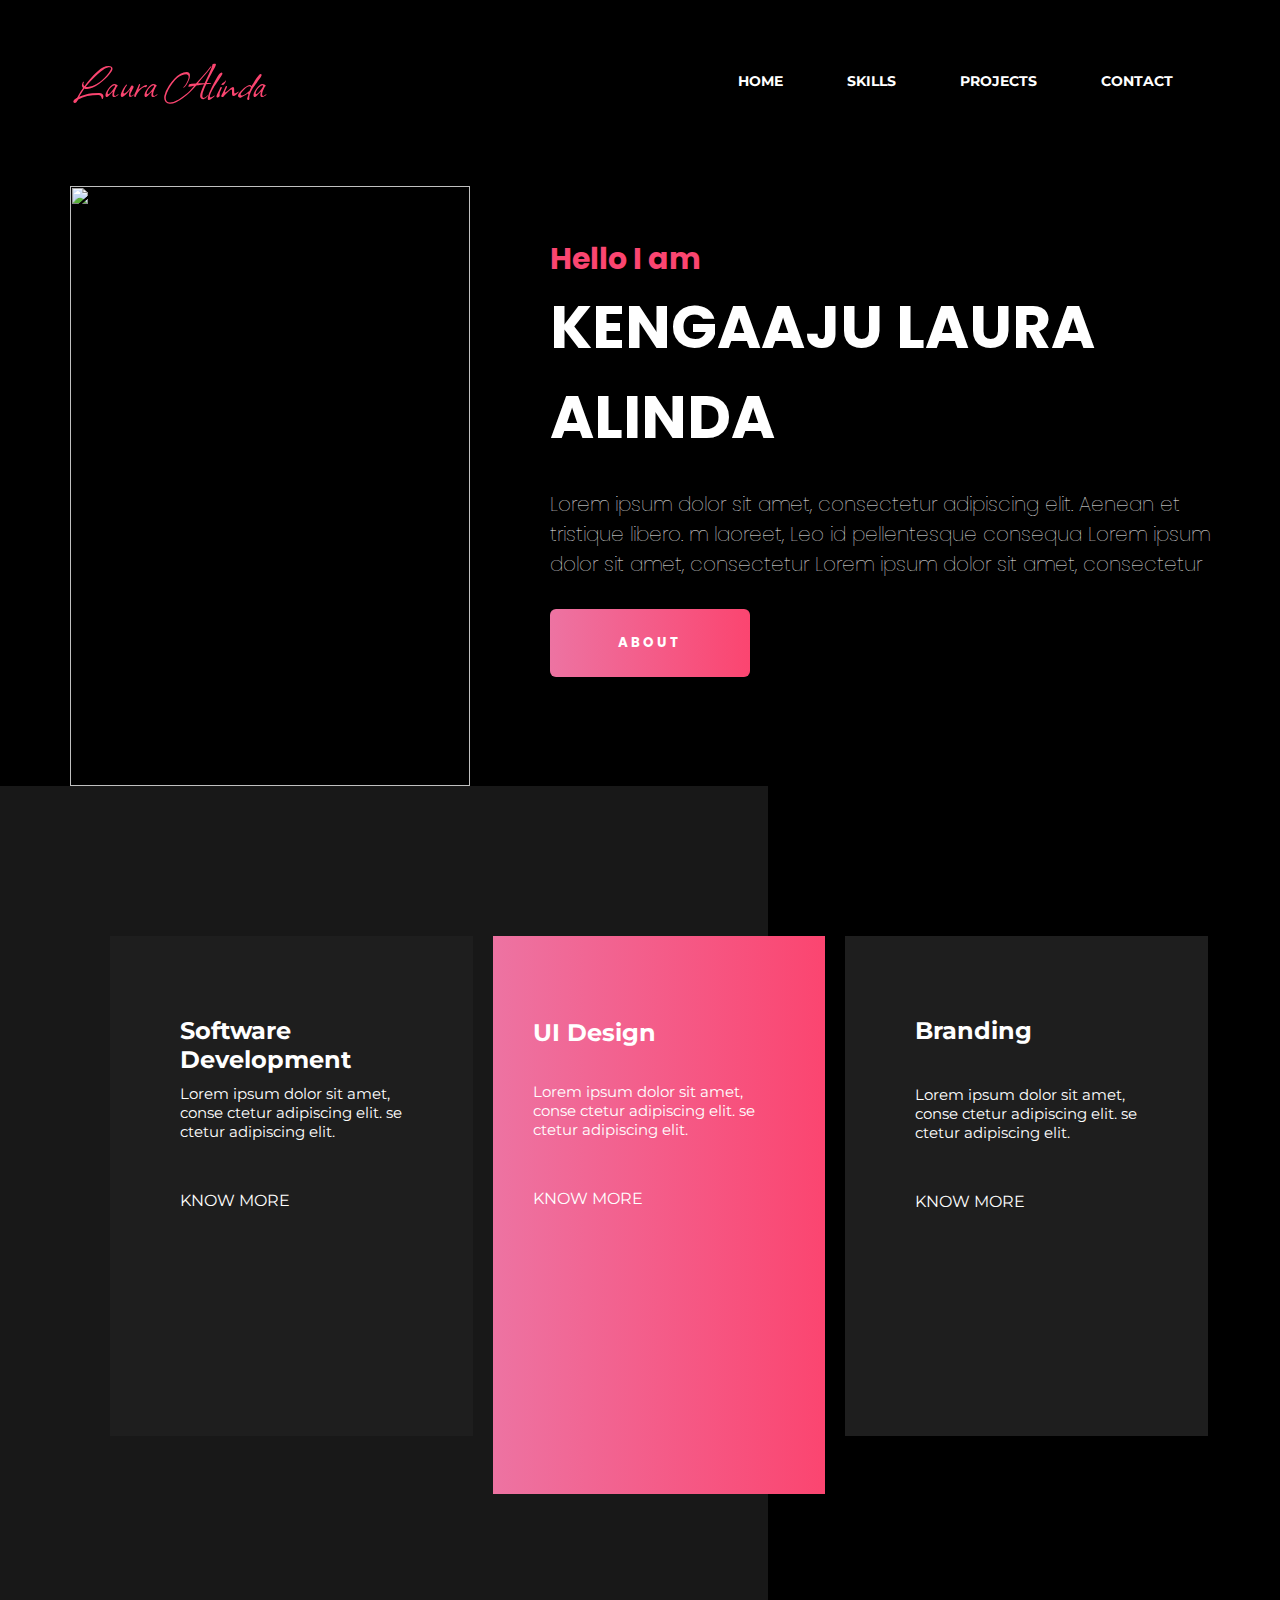
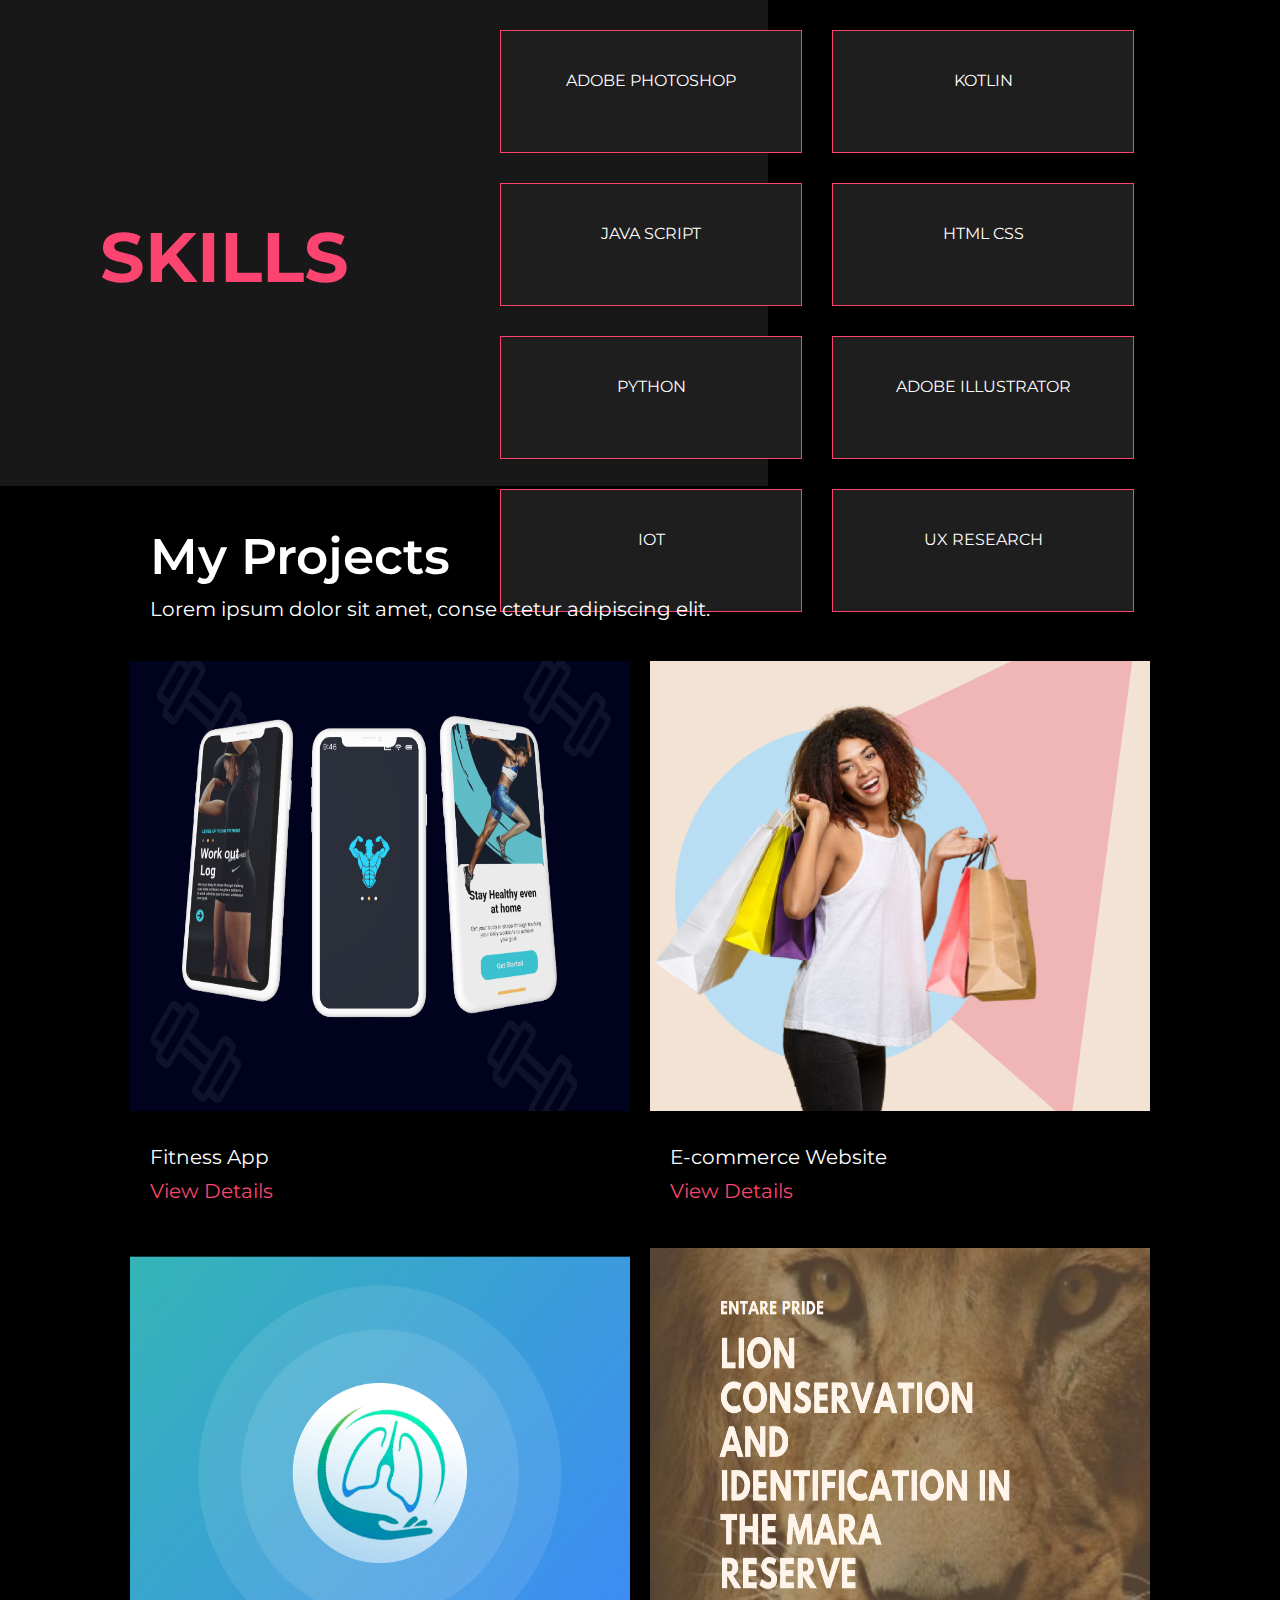
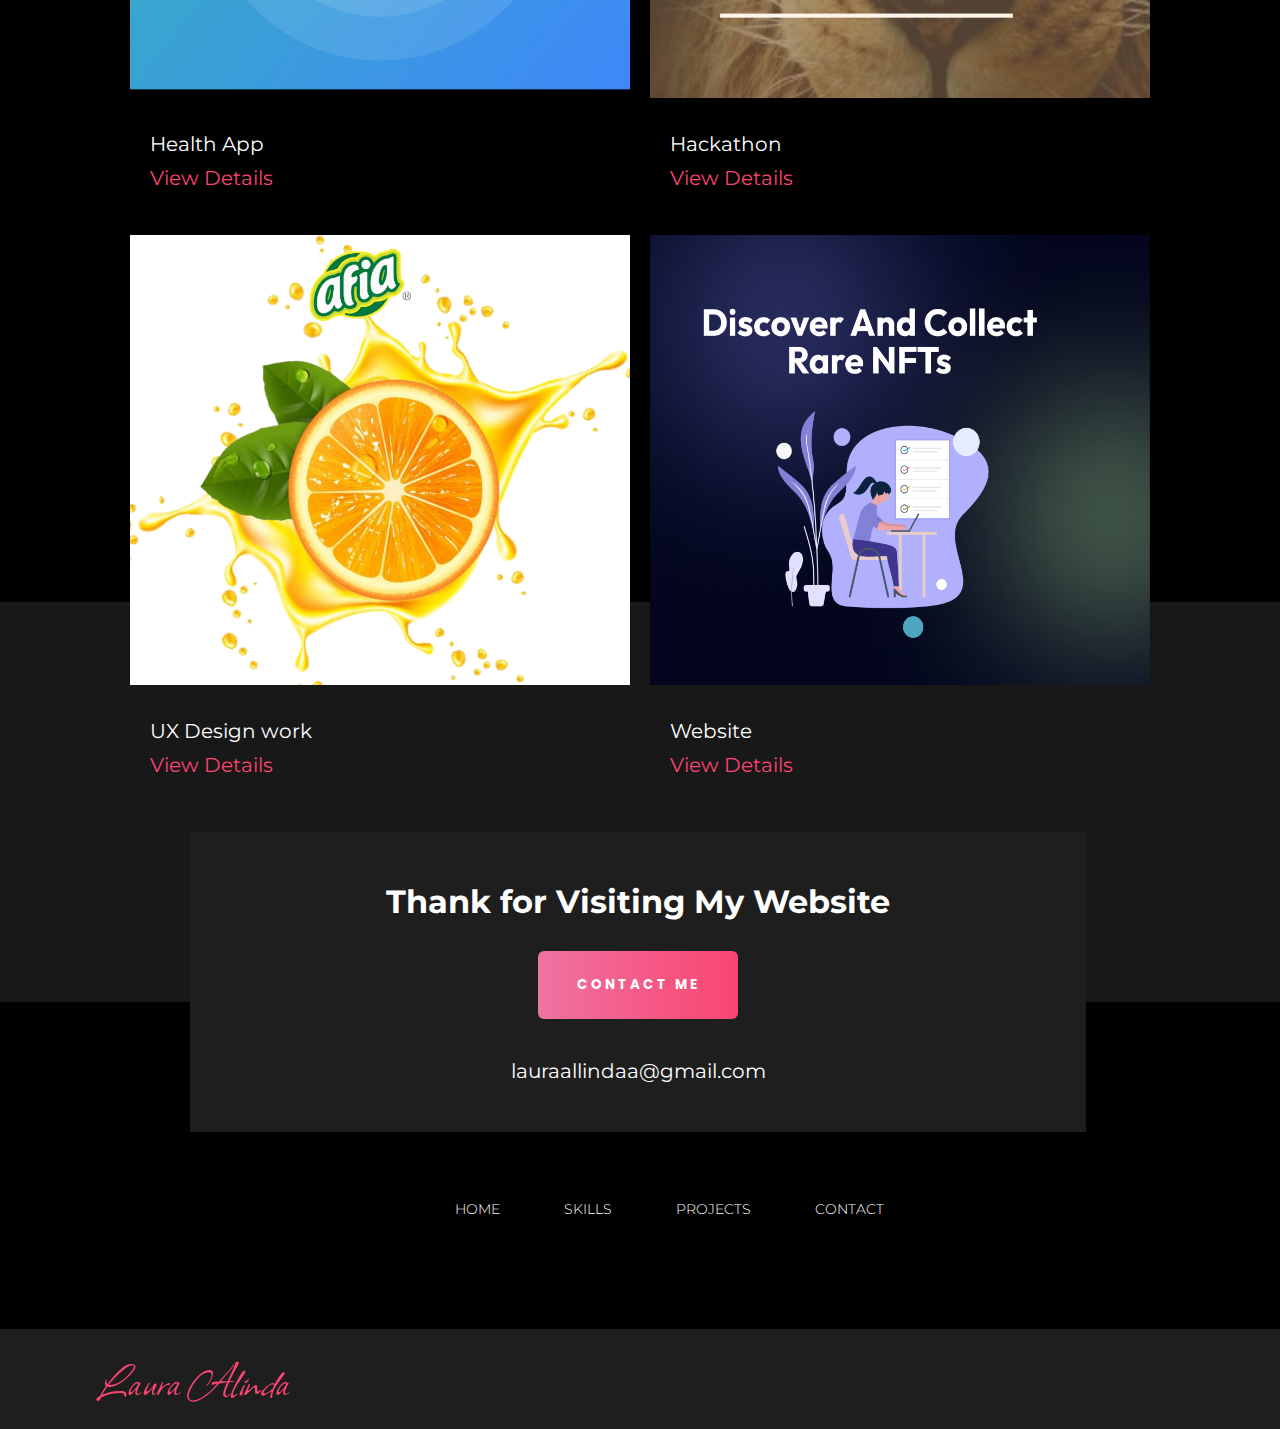
==== index.html @ 22b98713 "portfolio" ====
<!DOCTYPE html>
<html lang="en">

<head>
    <meta charset="UTF-8">
    <meta http-equiv="X-UA-Compatible" content="IE=edge">
    <meta name="viewport" content="width=device-width, initial-scale=1.0">
    <link rel="stylesheet" href="style.css">
    <script src="https://kit.fontawesome.com/7cf0963032.js" crossorigin="anonymous"></script>

    <title>Document</title>
</head>

<body>
    <section class="header">
        <nav>
            <p>Laura Alinda</p>
            <div class="nav-links" id="navLinks">
                <i class="fa fa-times" onclick="hideMenu()"></i>
                <ul>
                    <li><a href="#hero">HOME</a></li>
                    <li><a href="#skills">SKILLS</a></li>
                    <li><a href="#projects">PROJECTS</a></li>
                    <li><a href="#contact">CONTACT</a></li>
                </ul>
            </div>
            <i class="fa fa-bars" onclick="showMenu()"></i>
        </nav>
    </section>

    <div id="hero" class="hero">
        <div class="image1">
            <img src="images/headshot-41.jpg" width=30px height="30px">
        </div>
        <div class="hero-text">
            <h3>Hello I am</h3>
            <h1>KENGAAJU LAURA ALINDA</h1>
            <h2>Software Developer|UI UX Designer</h2>
            <p>Lorem ipsum dolor sit amet, consectetur
                adipiscing elit. Aenean et tristique libero. m laoreet,
                Leo id pellentesque consequa Lorem ipsum dolor sit amet,
                consectetur Lorem ipsum dolor sit amet, consectetur </p>
            <button class="btn"><a href="resume">ABOUT</a></button>
            <div class="social">
                <a href="https://twitter.com/LauraAlinda6"><i class="fa fa-twitter fa-2x"></i></a>
                <a href="https://www.linkedin.com/in/kengaaju-laura-alinda-12b139231/"><i class="fa fa-linkedin fa-2x"></i></a>
                <a href="https://github.com/Lauraalinda"><i class="fa fa-github fa-2x "></i></a>
                <a href="https://www.behance.net/lauraalinda"><i class="fa fa-behance fa-2x"></i></a>
            </div>
        </div>
    </div>

    <div id="skills" class="skills">
        <div class="skills2">

            <div class="containers">
                <div class="content">
                    <i class="fa fa-desktop fa-2x"></i>
                    <h2>Software Development</h2>
                    <p>Lorem ipsum dolor sit amet, conse ctetur adipiscing elit.
                        se ctetur adipiscing elit.</p>
                    <div class="knowmore">
                        <a href="">KNOW MORE</a>

                    </div>
                </div>

                <div class="content2">
                    <div class="text">
                        <i class="fa fa-pencil-square-o fa-2x"></i>
                        <h2>UI Design</h2>
                        <p id="word">Lorem ipsum dolor sit amet, conse ctetur adipiscing elit.
                            se ctetur adipiscing elit.</p>
                        <div class="knowmore">
                            <a href="">KNOW MORE</a>

                        </div>
                    </div>
                </div>

                <div class="content">
                    <i class="fa fa-certificate fa-2x"></i>
                    <h2>Branding</h2>
                    <p id="words">Lorem ipsum dolor sit amet, conse ctetur adipiscing elit.
                        se ctetur adipiscing elit.</p>
                    <div class="knowmore">
                        <a href="">KNOW MORE</a>

                    </div>
                </div>
            </div>
            <h1>SKILLS</h1>
        </div>

        <div class="details">
            <div class="lang">
                <div class="languages">
                    <div class="texts">
                        <p>ADOBE PHOTOSHOP</p>
                    </div>
                    <div class="texts">
                        <p>KOTLIN</p>
                    </div>
                </div>
                <div class="languages">
                    <div class="texts">
                        <p>JAVA SCRIPT</p>
                    </div>
                    <div class="texts">
                        <p>HTML CSS</p>
                    </div>
                </div>
                <div class="languages">
                    <div class="texts">
                        <p>PYTHON</p>
                    </div>
                    <div class="texts">
                        <p>ADOBE ILLUSTRATOR</p>
                    </div>
                </div>
                <div class="languages">
                    <div class="texts">
                        <p>IOT</p>
                    </div>
                    <div class="texts">
                        <p>UX RESEARCH</p>
                    </div>
                </div>
            </div>
        </div>

    </div>

    <!-- ......projects..... -->
    <div id="projects" class="projects">
        <h1>My Projects</h1>
        <p>Lorem ipsum dolor sit amet, conse ctetur adipiscing elit.</p>
        <div class="details2">
            <div class="images2">
                <div class="img1">
                    <img src="images/Group 1.png">
                    <p>Fitness App</p>
                    <a href="https://www.behance.net/gallery/146535473/Fitness-App">
                        <p><span>View Details</span>
                    </a></p>
                </div>
                <div class="img2">
                    <img src="images/Frame 2 (7).png">
                    <p>E-commerce Website</p>
                    <a href="">
                        <p><span>View Details</span>
                    </a></p>
                </div>
            </div>

            <div class="images2">
                <div class="img3">
                    <img src="images/Group 6.png">
                    <p>Health App</p>
                    <a href="https://www.behance.net/lauraalinda">
                        <p><span>View Details</span>
                    </a></p>
                </div>
                <div class="img4">
                    <img src="images/Screenshot from 2022-08-05 11-57-01.png">
                    <p>Hackathon</p>
                    <a href="https://www.behance.net/lauraalinda">
                        <p><span>View Details</span>
                    </a></p>
                </div>
            </div>

            <div class="images2">
                <div class="img5">
                    <img src="images/Frame 1 (11).png">
                    <p>UX Design work</p>
                    <a href="https://www.behance.net/lauraalinda">
                        <p><span>View Details</span>
                    </a></p>
                </div>
                <div class="img6">
                    <img src="images/Frame 1 (13).png">
                    <p>Website</p>
                    <a href="https://www.behance.net/lauraalinda">
                        <p><span>View Details</span>
                    </a></p>
                </div>
            </div>
        </div>
    </div>


    <div id="contact" class="section4">
        <div class="details3">
        </div>
        <div class="details4">
            <h1>Thank for Visiting My Website</h1>
            <button class="btn"><a href="">CONTACT ME</a></button>
            <p>lauraallindaa@gmail.com</p>
        </div>
        <div class="nav-bar" id="navbar">
        <nav>
        <ul>
            <li><a href="#hero">HOME</a></li>
            <li><a href="#skills">SKILLS</a></li>
            <li><a href="#projects">PROJECTS</a></li>
            <li><a href="#contacts">CONTACT</a></li>
        </ul>
        </nav>
        </div>
        <div class="details5">
            <p>Laura Alinda</p> 
            <div class="social2">
            <a href="https://twitter.com/LauraAlinda6"><i class="fa fa-twitter fa-2x"></i></a>
            <a href="https://www.linkedin.com/in/kengaaju-laura-alinda-12b139231/"><i class="fa fa-linkedin fa-2x"></i></a>
            <a href="https://github.com/Lauraalinda"><i class="fa fa-github fa-2x "></i></a>
            <a href="https://www.behance.net/lauraalinda"><i class="fa fa-behance fa-2x"></i></a>
            </div>
        </div>
    </div>
    
    
    <!----------Javascript for toggle Menu------->
    <script>
        var navLinks = document.getElementById("navLinks");
        function showMenu() {
            navLinks.style.right = "0";
        }
        function hideMenu() {
            navLinks.style.right = "-200px";
        }
    </script>

</body>

</html>
---- style.css ----
@import url('https://fonts.googleapis.com/css2?family=Allison&family=Montserrat&family=Montserrat:wght@900&family=Poppins:wght@300&display=swap');
*{
    margin: 0;
    padding: 0;
    cursor:pointer;
}
nav{
   display: flex;
   padding: 4% 6%;
   justify-content:space-between;
   align-items: center;
  
}
body{
   background-color: black;
}
nav p{
 color:#FB4570;
 font-family: 'Allison';
 font-size: 50px;
}
.nav-links{
    flex: 1;
    text-align: right;
}
.nav-links ul li {
   list-style: none;
   display:inline-block;
   position: relative;
   padding: 8px 30px ;
   font-family: 'Montserrat', sans-serif;
   font-weight: bold;
}
.nav-links ul li a{
   color:#ffff;
   text-decoration: none;
   font-size: 14px;
}
.nav-links ul li a::after{
   content:'';
   width:0%;
   background:#FB4570;
   height:2px;
   display:block;
   margin: auto;
   margin-top: 3px;
   transition:0.5s;
}
.nav-links ul li a:hover::after{
   width:100%;
}
nav .fa{
   display: none;
}
.hero {
   display:flex;
}
.image1 img{
   width:400px; 
   height:600px;
   margin: 20px 30px 30px 70px;
}
.hero-text{
   padding: 70px 50px 0px 50px;
}
.hero-text h3{
   color: #FB4570;
   font-size: 30px;
   font-family: 'Poppins', sans-serif;
}
.hero-text h1{
   color: #fff;
   font-size: 60px;
   font-family: 'Poppins', sans-serif;
   font-weight: bolder;
}
.hero-text p{
   font-family: 'Poppins', sans-serif;
   font-weight: lighter;
   font-size: 20px;
   color:#fff;
}
.btn{
  margin-top: 30px;
  text-align: center;
  border: none;
  padding:24px;
  width: 200px;
  font-family:'Poppins', sans-serif ;
  text-transform: uppercase;
  border-radius: 6px;
  cursor:pointer;
  background-image: linear-gradient(to left, #FB4570,#ED73A2);
}
.btn a{
   text-decoration: none;
   color:#fff;
   font-weight: bolder;
   letter-spacing: 3px;
}
.btn a:hover{
   color:#000;
}
.social i{
  color: #fff;
  padding: 30px 40px 0px 0px;
}

/* ....section2... */
.skills{
width: 768px;
height: 1300px;
top: 789px;
background: #181818;
}
.skills h1 {
   font-family: 'Montserrat', sans-serif;
   color:#FB4570;
   padding:300px 0px 0px 100px;
   font-weight: bolder;
   font-size:70px;
}
.containers{
   display:flex;
   margin: -30px -450px 0px 100px;
}
.content{
   margin:150px 10px 20px 10px;
   border:1px solid #1E1E1E;
   background:#1E1E1E;
   border-width: 70px;
   height:40vh;
   text-align: left;
   color:#fff;
}
.content h2 {
   font-family: 'Montserrat', sans-serif;
   font-weight: bold;
   padding: 10px 10px 10px 0px;
}
.content p{
   font-size: 15px;
   font-family: 'Montserrat', sans-serif;
}
.content2{
   margin:150px 10px 20px 10px;
   background-image: linear-gradient(to left, #FB4570,#ED73A2);
   width: 890px;
   height:62vh;
   text-align: left;
   color:#fff;
}
.text {
   padding: 72px 40px 20px 40px;
}
.content2 h2 {
   font-family: 'Montserrat', sans-serif;
   font-weight: bold;
   padding: 10px 10px 35px 0px;
}
.content2 p{
   font-family: 'Montserrat', sans-serif;
   font-size: 15px;
}
#words{
   padding-top: 30px;
}
.knowmore{
 display: flex;
}
.knowmore a{
   color:#ffff;
   font-family: 'Montserrat', sans-serif;
   text-decoration: none;
   padding-top: 50px;
}
.knowmore a::after{
   content:'';
   width:0%;
   background:#FB4570;
   height:2px;
   display:block;
   margin: auto;
   margin-top: 3px;
   transition:0.5s;
}
.knowmore a:hover::after{
   width:100%;
}
.knowmore a .fa{
   display: none;
}
/* ....languages.... */
.details{
   display:flex;
}
.lang{
   margin-top: -300px;
   margin-left: 400px;
}
.languages{
   display: flex;
   color:#fff;
   font-family: 'Montserrat', sans-serif ;
}
.texts{
   margin:30px -70px 0px 100px;
   text-align: center;
   padding-top: 40px;
   border: 1px solid #FB4570;
   background:#1E1E1E;
   width:300px;
   height:9vh;
   overflow: hidden;
   transition:0.5s;
}
.texts:hover{
   background: #FB4570;
   color:#FB4570;
   box-shadow: 0 0 50px #FB4570;
   color:#ffff;
   font-weight: 600;
   font-family: 'Montserrat', sans-serif ;
}

/* .....projects.... */
.projects{
   margin:20px 0px 20px 130px;
   cursor:pointer;
}
.projects h1{
   color:#fff;
   font-size: 50px;
   font-family: 'Montserrat', sans-serif ;
   font-weight: 600;
   margin:40px 20px 0px 20px;
}
.projects p{
   color:#fff;
   font-size: 20px;
   font-family: 'Montserrat', sans-serif ;
   margin-left: 20px;
   margin:10px 20px 0px 20px;
}
.projects span{
   color:#FB4570;
}
.projects p a{
   text-decoration: none;
}
.projects span::after{
   content:'';
   width:0%;
   background:#fff;
   height:2px;
   display:block;
   margin: left;
   margin-top: 3px;
   transition:0.5s;
}
.projects span:hover::after{
   width:30%;
}
.images2{
   display:flex;
   margin-top: 30px;
}
.images2 img{
   padding:10px 20px 20px 0px;
   width:500px;
   height:450px;
}
.images2 p{
   font-size:20px;
}

/* ....contact... */
.details3{
   width: 100%;
   height: 400px;
   background: #181818; 
   margin-top:-200px;
}
.details4{
   width: 70%;
   height: 300px;
   background: #1E1E1E; 
   margin:-170px 0px 200px 190px;
   justify-content: center;
   text-align: center;
}
.details4 h1{
   color: #fff;
   font-family: 'Montserrat', sans-serif ;
   font-weight: 700;
   padding-top: 50px
}
.details4 p{
   color: #fff;
   font-family: 'Montserrat', sans-serif ;
   padding-top: 40px;
   font-size: 20px;
}
.nav-bar{
   flex: 1;
   text-align: right;
   margin-left: 370px;
   margin-top: -170px;
}
.nav-bar ul li{
   list-style: none;
   display:inline-block;
   position: relative;
   padding: 0px 30px ;
   font-family: 'Montserrat', sans-serif;
   font-weight: 300;
} 
.nav-bar ul li a{
   color:#ffff;
   text-decoration: none;
   font-size: 14px;
}
.nav-bar ul li a::after{
   content:'';
   width:0%;
   background:#FB4570;
   height:2px;
   display:block;
   margin: auto;
   margin-top: 3px;
   transition:0.5s;
}
.nav-bar ul li a:hover::after{
   width:100%;
}
.details5{
   display: flex;
   width:100%;
   height:100px;
   background: #1E1E1E; 
   margin:70px 0px 0px 0px;
}
.details5 p{
   padding-left: 100px;
   padding-top: 20px;
   color:#FB4570;
   font-family: 'Allison';
   font-size: 50px;
}
.social2{
   margin-left: 200px;
}
.social2 i{
   color:#535557;
   padding: 0px 60px 0px 0px;
   margin-top:40px;
   
}
@media(max-width:700px){

   .details3{
      width: 100%;
      height: 200px;
      margin-top:-150px;
   }
   .details4{
      width: 70%;
      height: 150px;
      margin:-30px 0px 0px 50px;
   }
   .details4 h1{
     padding-top: 25px;
     font-size:10px;
     font-weight: 900;
   }
   .details4 p{
      padding-top: 10px;
      font-size: 10px;
   }
   .details5{
      display:inline-block;
      width:100%;
      height:50px;
      margin:80px 0px 0px 0px;
    }
    .details5 p{
      padding-left: 120px;
      padding-top: 5px;
      font-size: 25px;
    }
    .social2{
      margin-left: 50px;
      margin-top: -10px;
     
    }
    .social2 i{
       display: inline-flex;
       padding: 0px 30px 10px 0px;
       list-style: none;
    }
   .projects{
      margin:400px 0px 0px 30px;
      text-align: center;
   }
   .projects h1{
      font-size: 20px; 
      margin-left: 20px;
   }
   .projects p{
      font-size: 10px;
   }
   .details2{
      margin-top: 20px;
   }
   .images2 p{
      font-size:10px;
   }
   .images2{
      display:flex;
      margin-top: -1px;
   }
   .images2 img{
      padding:5px 10px 0px 0px;
      width:150px;
      height:150px;
   }
   .skills{
      width: 200px;
      height: 810px;
      margin-top: 30px;  
   }
   .skills h1 {
      padding:0px 0px 0px 120px;
      font-size:40px;
   }
   .containers{
      display:inline-block;
      margin-top: 20px;
   }
   .content{
      margin:10px 0px 20px -35px;
      border:1px solid #1E1E1E;
      background:#1E1E1E;
      border-width: 45px;
      width:160px;
      height:25vh;
      text-align: center;
   }
   .content h2 {
      font-size: 20px;
      font-weight: 300;
   }
   .content p{
      font-size:10px;
   }
   .knowmore a{
      padding: 10px 20px 0px 45px;
      font-size: 10px;
   }
   .content2{
      margin:10px 0px 20px -35px;
      width: 250px;
      height:35vh;
      text-align: center;
   }
   .content2 h2 {
      font-size: 20px;
      font-weight:lighter;
      padding-bottom: 10px;
   }
   .content2 p{
      font-size:10px;
   }
   .text{
      padding: 50px 40px 0px 40px;
   }
   #words{
      padding-top:0px;
   }
   /* ...languages... */
   .details{
      display:inline-block;
   }
   .lang{
      margin-top: -10px;
      margin-left: -30px;
   }
   .languages{
      font-size:10px ;
   }
   .texts{
      margin:30px -70px 0px 80px;
      padding: 20px 5px 20px 5px;
      width:120px;
      height:1vh;
   }
   .hero {
      display:inline-block;
   }
    .image1 img{
     width:250px; 
     height:350px;
     margin: 20px 30px 10px 50px;
    }
    .hero-text{
     padding: 17px 12px 0px 12px; 
     text-align: center;
   }
   .hero-text h3{
       font-size: 20px;
    }
   .hero-text h1{

      font-size: 30px;
    }
    .hero-text p{
      font-size: 10px;
      margin-top: -35px;
    }
    .btn{
      padding:10px;
      width: 150px;
      font-size: 10px;
      margin-top: 20px;
    }
    .social{
       margin-left: 20px;
    }
    .social i{
      padding: 15px 20px 0px 0px;
    }

    .nav-links ul li {
       display: block;
      }
    .nav-links {
       position: absolute;
       background-color: #FB4570;
       height:108vh;
       width:200px;
       top:0;
       right:-250px;
       text-align: left;
       z-index: 2;
       transition:1s;
      }
    nav .fa {
       display:block;
       color:#fff;
       margin:10px;
       font-size:22px;
       cursor: pointer;
    }
    .nav-links ul{
       padding: 30px;
    }

}
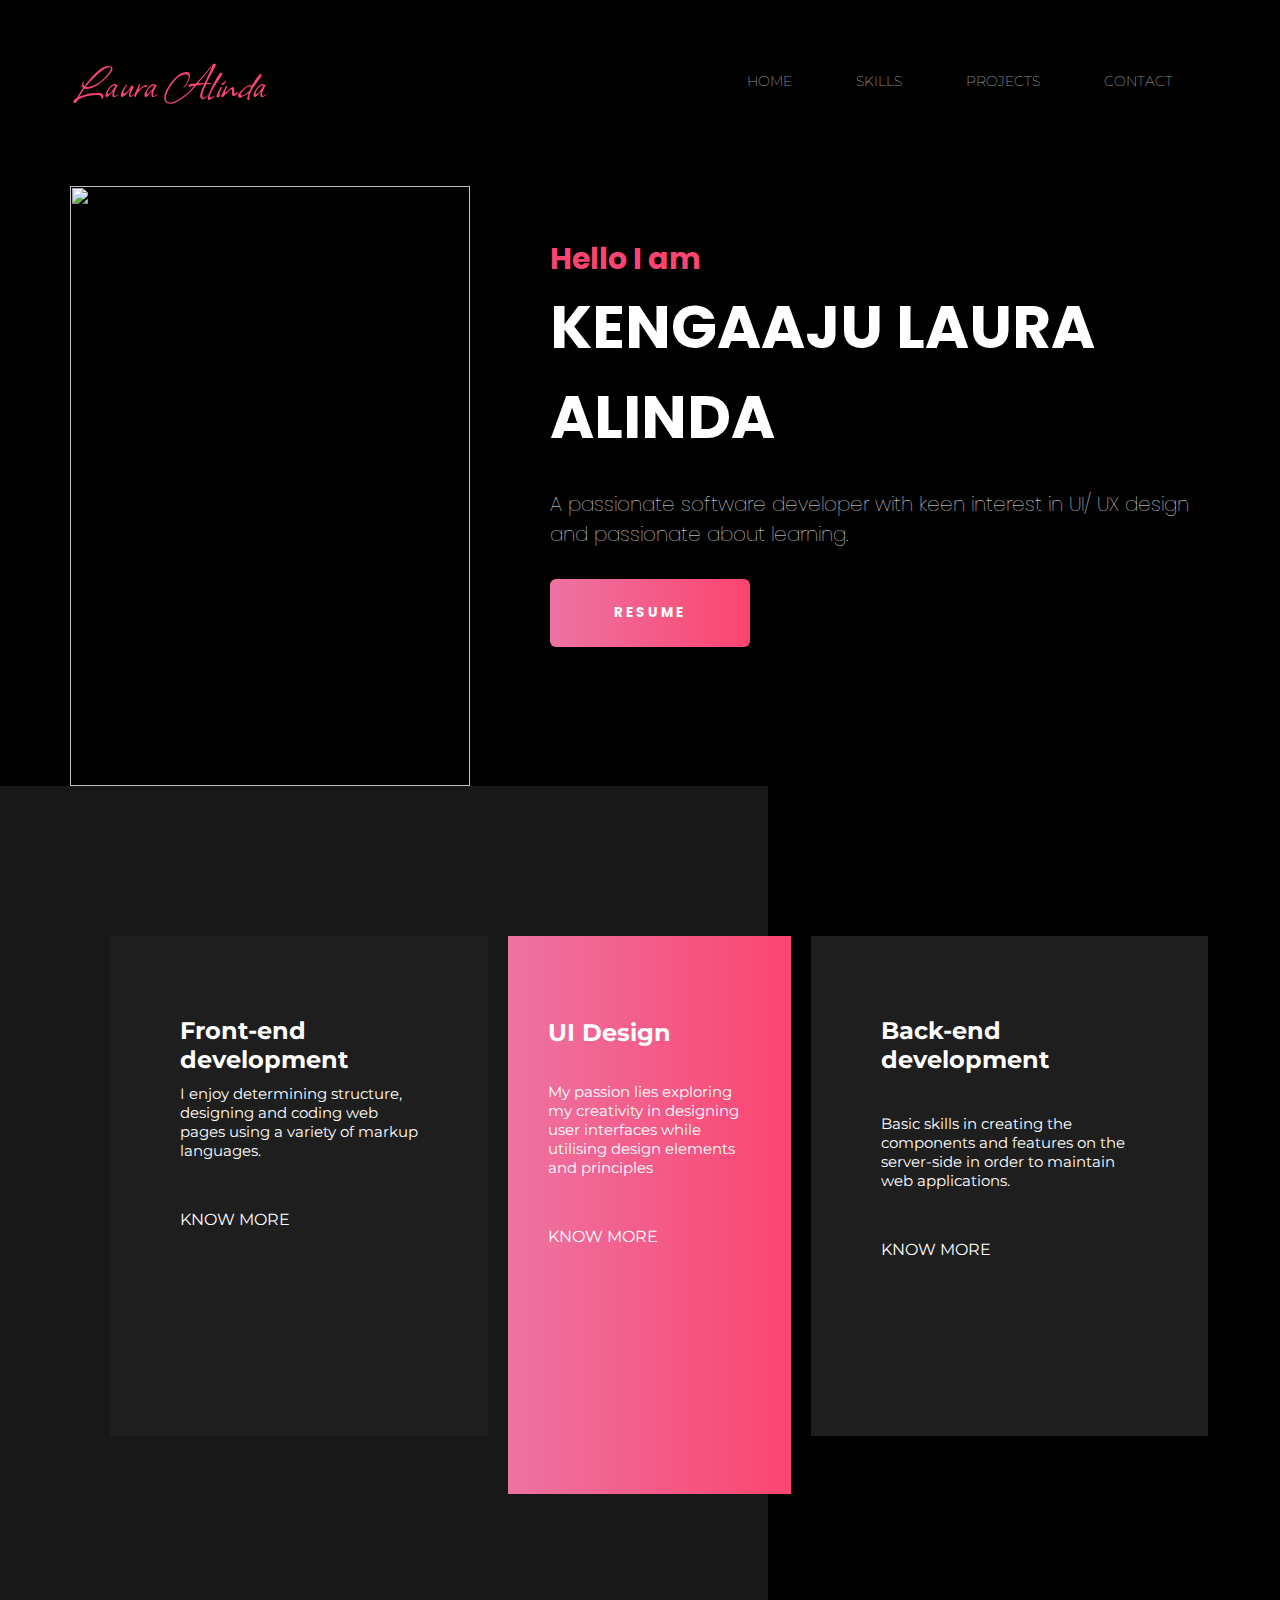
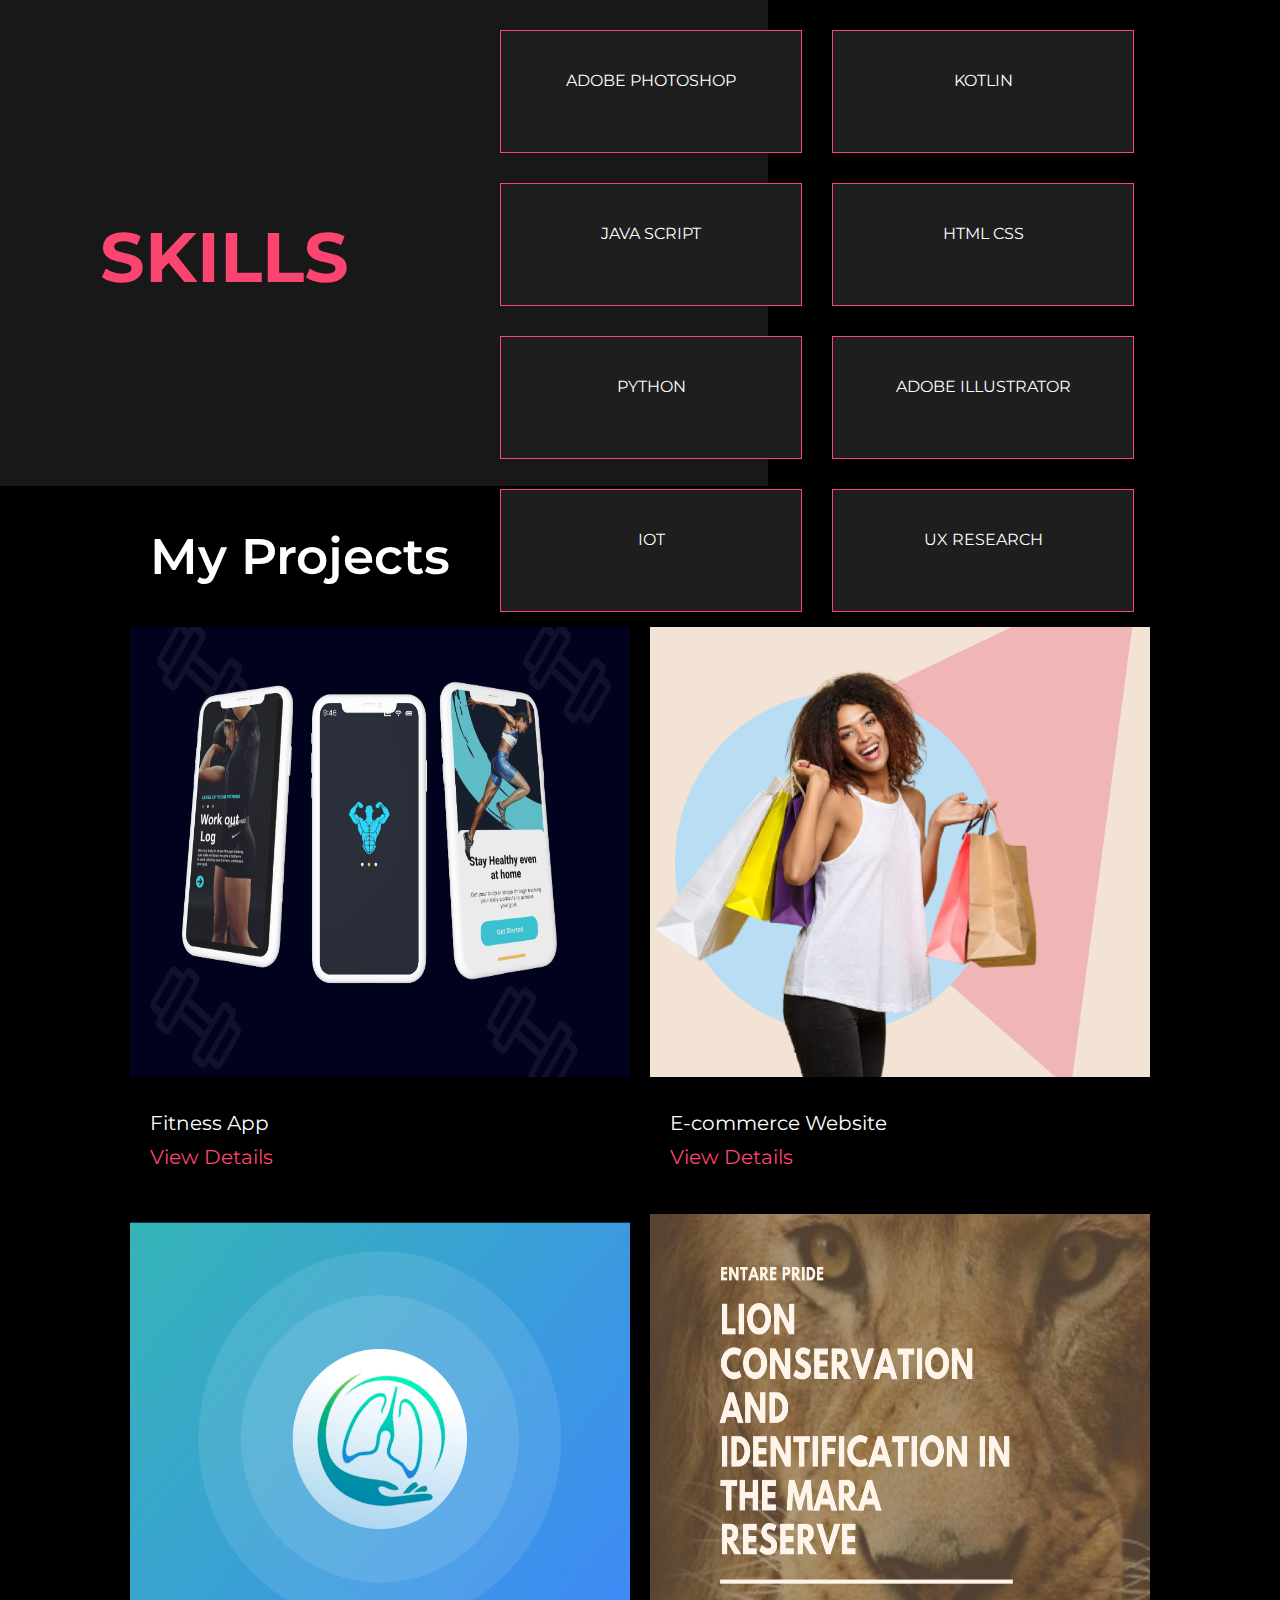
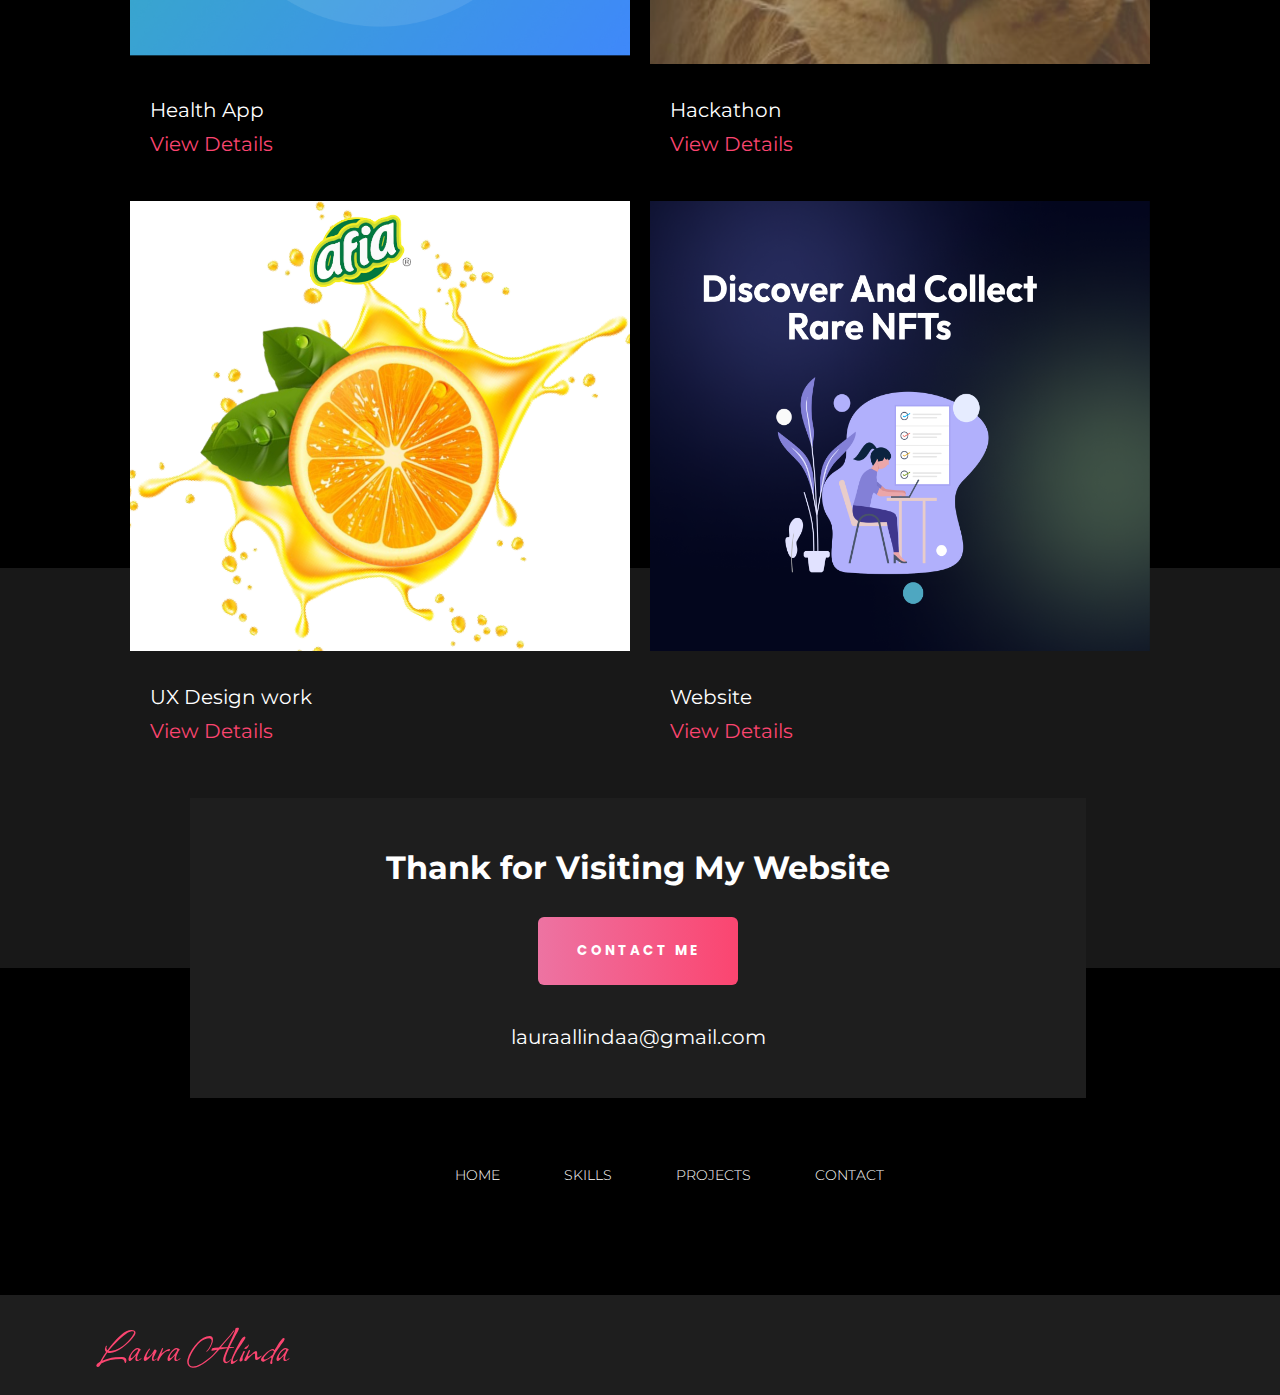
==== commit ac8f19ac: "myweb" ====
--- a/index.html
+++ b/index.html
@@ -36,14 +36,14 @@
             <h3>Hello I am</h3>
             <h1>KENGAAJU LAURA ALINDA</h1>
             <h2>Software Developer|UI UX Designer</h2>
-            <p>Lorem ipsum dolor sit amet, consectetur
-                adipiscing elit. Aenean et tristique libero. m laoreet,
-                Leo id pellentesque consequa Lorem ipsum dolor sit amet,
-                consectetur Lorem ipsum dolor sit amet, consectetur </p>
-            <button class="btn"><a href="resume">ABOUT</a></button>
+            <p>A passionate software developer with keen interest in UI/ UX design and passionate about learning.
+
+            </p> 
+            <button class="btn"><a href="resume">RESUME</a></button>
             <div class="social">
                 <a href="https://twitter.com/LauraAlinda6"><i class="fa fa-twitter fa-2x"></i></a>
-                <a href="https://www.linkedin.com/in/kengaaju-laura-alinda-12b139231/"><i class="fa fa-linkedin fa-2x"></i></a>
+                <a href="https://www.linkedin.com/in/kengaaju-laura-alinda-12b139231/"><i
+                        class="fa fa-linkedin fa-2x"></i></a>
                 <a href="https://github.com/Lauraalinda"><i class="fa fa-github fa-2x "></i></a>
                 <a href="https://www.behance.net/lauraalinda"><i class="fa fa-behance fa-2x"></i></a>
             </div>
@@ -56,11 +56,10 @@
             <div class="containers">
                 <div class="content">
                     <i class="fa fa-desktop fa-2x"></i>
-                    <h2>Software Development</h2>
-                    <p>Lorem ipsum dolor sit amet, conse ctetur adipiscing elit.
-                        se ctetur adipiscing elit.</p>
+                    <h2>Front-end development</h2>
+                    <p>I enjoy determining structure, designing and coding web pages using a variety of markup languages.</p>
                     <div class="knowmore">
-                        <a href="">KNOW MORE</a>
+                        <a href="#projects">KNOW MORE</a>
 
                     </div>
                 </div>
@@ -69,10 +68,10 @@
                     <div class="text">
                         <i class="fa fa-pencil-square-o fa-2x"></i>
                         <h2>UI Design</h2>
-                        <p id="word">Lorem ipsum dolor sit amet, conse ctetur adipiscing elit.
-                            se ctetur adipiscing elit.</p>
+                        <p id="word">My passion lies exploring my creativity in designing user interfaces while utilising design elements and principles
+                           </p>
                         <div class="knowmore">
-                            <a href="">KNOW MORE</a>
+                            <a href="#projects">KNOW MORE</a>
 
                         </div>
                     </div>
@@ -80,11 +79,10 @@
 
                 <div class="content">
                     <i class="fa fa-certificate fa-2x"></i>
-                    <h2>Branding</h2>
-                    <p id="words">Lorem ipsum dolor sit amet, conse ctetur adipiscing elit.
-                        se ctetur adipiscing elit.</p>
+                    <h2>Back-end development</h2>
+                    <p id="words">Basic skills in creating the components and features on the server-side in order to maintain web applications.</p>
                     <div class="knowmore">
-                        <a href="">KNOW MORE</a>
+                        <a href="#projects">KNOW MORE</a>
 
                     </div>
                 </div>
@@ -134,20 +132,20 @@
     <!-- ......projects..... -->
     <div id="projects" class="projects">
         <h1>My Projects</h1>
-        <p>Lorem ipsum dolor sit amet, conse ctetur adipiscing elit.</p>
+        <p></p>
         <div class="details2">
             <div class="images2">
                 <div class="img1">
                     <img src="images/Group 1.png">
                     <p>Fitness App</p>
-                    <a href="https://www.behance.net/gallery/146535473/Fitness-App">
+                    <a href="fitness.html">
                         <p><span>View Details</span>
                     </a></p>
                 </div>
                 <div class="img2">
                     <img src="images/Frame 2 (7).png">
                     <p>E-commerce Website</p>
-                    <a href="">
+                    <a href="apparel.html">
                         <p><span>View Details</span>
                     </a></p>
                 </div>
@@ -157,14 +155,14 @@
                 <div class="img3">
                     <img src="images/Group 6.png">
                     <p>Health App</p>
-                    <a href="https://www.behance.net/lauraalinda">
+                    <a href="tuberculosis.html">
                         <p><span>View Details</span>
                     </a></p>
                 </div>
                 <div class="img4">
                     <img src="images/Screenshot from 2022-08-05 11-57-01.png">
                     <p>Hackathon</p>
-                    <a href="https://www.behance.net/lauraalinda">
+                    <a href="https://docs.google.com/document/d/1AHzIyXCME4Mn8ThQKlA0YZD1abaG20Ow2RecU8YOF3Q/edit?usp=sharing">
                         <p><span>View Details</span>
                     </a></p>
                 </div>
@@ -181,7 +179,7 @@
                 <div class="img6">
                     <img src="images/Frame 1 (13).png">
                     <p>Website</p>
-                    <a href="https://www.behance.net/lauraalinda">
+                    <a href="nfts.html">
                         <p><span>View Details</span>
                     </a></p>
                 </div>
@@ -199,27 +197,28 @@
             <p>lauraallindaa@gmail.com</p>
         </div>
         <div class="nav-bar" id="navbar">
-        <nav>
-        <ul>
-            <li><a href="#hero">HOME</a></li>
-            <li><a href="#skills">SKILLS</a></li>
-            <li><a href="#projects">PROJECTS</a></li>
-            <li><a href="#contacts">CONTACT</a></li>
-        </ul>
-        </nav>
+            <nav>
+                <ul>
+                    <li><a href="#hero">HOME</a></li>
+                    <li><a href="#skills">SKILLS</a></li>
+                    <li><a href="#projects">PROJECTS</a></li>
+                    <li><a href="#contacts">CONTACT</a></li>
+                </ul>
+            </nav>
         </div>
         <div class="details5">
-            <p>Laura Alinda</p> 
+            <p>Laura Alinda</p>
             <div class="social2">
-            <a href="https://twitter.com/LauraAlinda6"><i class="fa fa-twitter fa-2x"></i></a>
-            <a href="https://www.linkedin.com/in/kengaaju-laura-alinda-12b139231/"><i class="fa fa-linkedin fa-2x"></i></a>
-            <a href="https://github.com/Lauraalinda"><i class="fa fa-github fa-2x "></i></a>
-            <a href="https://www.behance.net/lauraalinda"><i class="fa fa-behance fa-2x"></i></a>
-            </div>
-        </div>
-    </div>
-    
-    
+                <a href="https://twitter.com/LauraAlinda6"><i class="fa fa-twitter fa-2x"></i></a>
+                <a href="https://www.linkedin.com/in/kengaaju-laura-alinda-12b139231/"><i
+                        class="fa fa-linkedin fa-2x"></i></a>
+                <a href="https://github.com/Lauraalinda"><i class="fa fa-github fa-2x "></i></a>
+                <a href="https://www.behance.net/lauraalinda"><i class="fa fa-behance fa-2x"></i></a>
+            </div>
+        </div>
+    </div>
+
+
     <!----------Javascript for toggle Menu------->
     <script>
         var navLinks = document.getElementById("navLinks");
--- a/style.css
+++ b/style.css
@@ -29,7 +29,7 @@
    position: relative;
    padding: 8px 30px ;
    font-family: 'Montserrat', sans-serif;
-   font-weight: bold;
+   font-weight: lighter;
 }
 .nav-links ul li a{
    color:#ffff;
